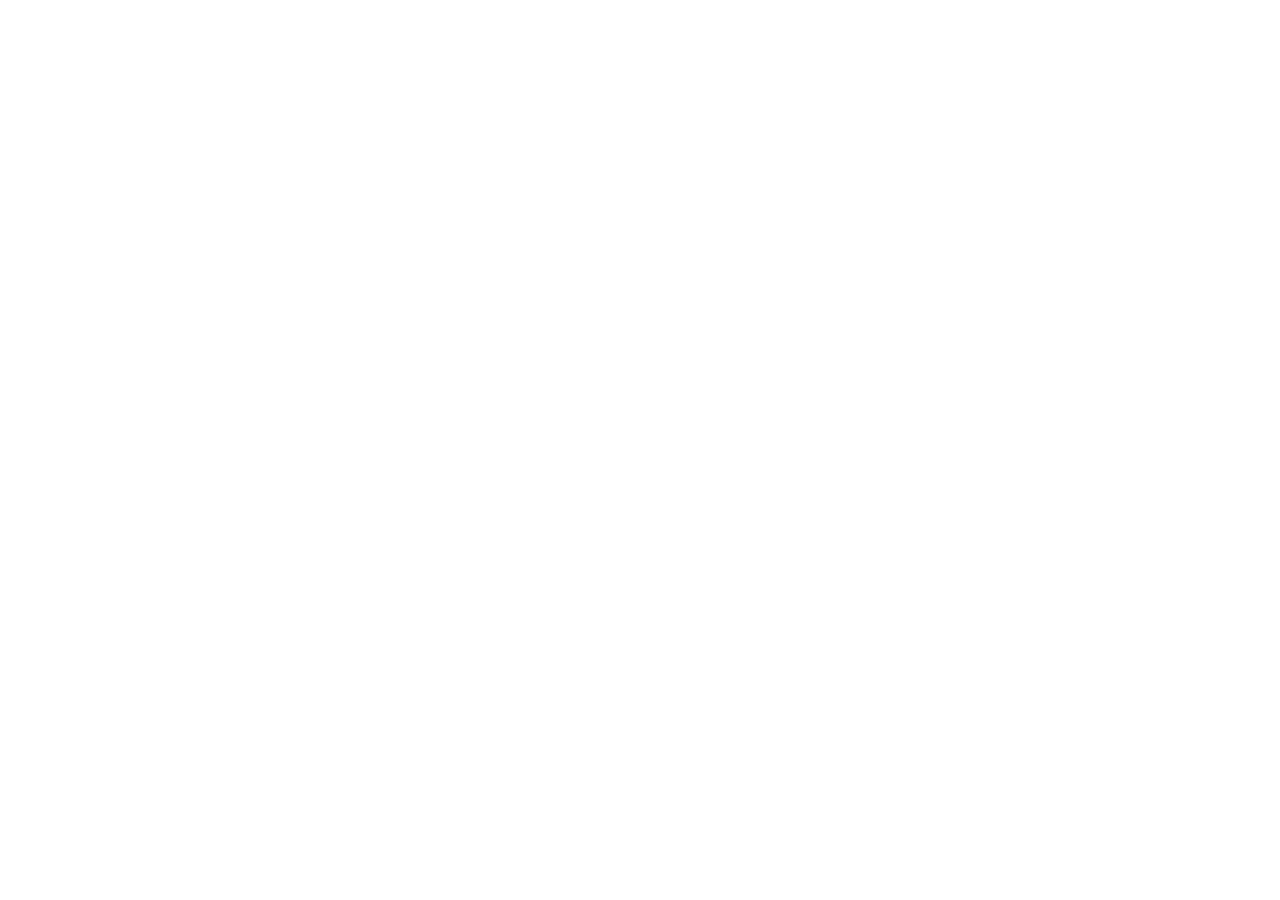
==== quantblitz/index.html @ e3435c6d "Add /quantblitz/: forwards to quant blitz on the App Store (ad landing link) Co-Authored-By: Claude " ====
<!doctype html>
<html lang="en-GB">
  <head>
    <meta charset="utf-8" />
    <meta name="viewport" content="width=device-width, initial-scale=1" />
    <title>quant blitz on the App Store</title>
    <meta name="description" content="quant blitz: interview prep for trading and quant dev roles. Free on the App Store." />
    <meta name="robots" content="noindex" />
    <link rel="icon" href="../favicon.svg" type="image/svg+xml" />
    <link rel="icon" href="../favicon.png" type="image/png" sizes="32x32" />
    <link rel="apple-touch-icon" href="../apple-touch-icon.png" />
    <meta name="theme-color" content="#0b0b0e" media="(prefers-color-scheme: dark)" />
    <meta name="theme-color" content="#fafaf8" media="(prefers-color-scheme: light)" />
    <!-- The ads link here: Meta only accepts App Store links in app-install campaigns, which need its SDK in the app. -->
    <meta http-equiv="refresh" content="1; url=https://apps.apple.com/app/id6820223409" />
    <link rel="preload" href="../fonts/space-grotesk-700.woff2" as="font" type="font/woff2" crossorigin />
    <link rel="stylesheet" href="../styles.css" />
    <script>
      location.replace('https://apps.apple.com/app/id6820223409');
    </script>
  </head>
  <body>
    <main>
      <a class="app" href="https://apps.apple.com/app/id6820223409">
        <img src="../img/quant-blitz.png" alt="" width="64" height="64" />
        <span class="app-text">
          <span class="app-name">quant blitz</span>
          <span class="app-tagline">Interview prep for trading and quant dev roles</span>
          <span class="app-store">Free on the App Store ↗</span>
        </span>
      </a>
    </main>
    <footer>
      <p>© 2026 Velori Labs Ltd · Registered in England and Wales · Company number 17529890</p>
    </footer>
  </body>
</html>
---- styles.css ----
@font-face {
  font-family: 'Space Grotesk';
  src: url('fonts/space-grotesk-700.woff2') format('woff2');
  font-weight: 700;
  font-display: swap;
}
@font-face {
  font-family: 'Inter';
  src: url('fonts/inter-400.woff2') format('woff2');
  font-weight: 400;
  font-display: swap;
}

:root {
  color-scheme: light dark;
  --bg: #fafaf8;
  --text: #111113;
  --muted: #6b6c73;
  --line: #e3e3df;
  --card: #ffffff;
}

@media (prefers-color-scheme: dark) {
  :root {
    --bg: #0b0b0e;
    --text: #ededf0;
    --muted: #8e8e97;
    --line: #24242b;
    --card: #131317;
  }
}

html {
  -webkit-text-size-adjust: 100%;
}

body {
  margin: 0;
  min-height: 100vh;
  min-height: 100svh;
  display: flex;
  flex-direction: column;
  background: var(--bg);
  color: var(--text);
  font: 400 14px/1.6 'Inter', system-ui, -apple-system, 'Segoe UI', sans-serif;
  -webkit-font-smoothing: antialiased;
}

main {
  flex: 1;
  display: flex;
  flex-direction: column;
  align-items: center;
  justify-content: center;
  gap: 20px;
  padding: 48px 24px;
}

main img {
  border-radius: 13px;
}

h1 {
  margin: 0;
  font: 700 clamp(32px, 6vw, 44px) / 1.1 'Space Grotesk', 'Inter', sans-serif;
  letter-spacing: -0.03em;
}

footer {
  padding: 24px;
  text-align: center;
  color: var(--muted);
}

footer p {
  margin: 0;
}

a {
  color: inherit;
}

.lede {
  margin: -8px 0 4px;
  color: var(--muted);
  font-size: 16px;
}

.app {
  display: flex;
  align-items: center;
  gap: 16px;
  box-sizing: border-box;
  width: 100%;
  max-width: 400px;
  padding: 14px 18px 14px 14px;
  border: 1px solid var(--line);
  border-radius: 20px;
  background: var(--card);
  text-decoration: none;
  transition: border-color 150ms ease;
}

.app:hover {
  border-color: var(--muted);
}

.app:focus-visible {
  outline: 2px solid var(--text);
  outline-offset: 3px;
}

main .app img {
  flex: none;
  border-radius: 14px;
}

.app-text {
  display: flex;
  flex-direction: column;
  min-width: 0;
}

.app-name {
  font: 700 17px/1.3 'Space Grotesk', 'Inter', sans-serif;
  letter-spacing: -0.01em;
}

.app-tagline {
  color: var(--muted);
  line-height: 1.45;
}

.app-store {
  margin-top: 4px;
  color: var(--muted);
  font-size: 13px;
}

.contact {
  margin: 0;
}

.contact a {
  color: var(--muted);
  text-decoration: none;
}

.contact a:hover {
  color: var(--text);
  text-decoration: underline;
}
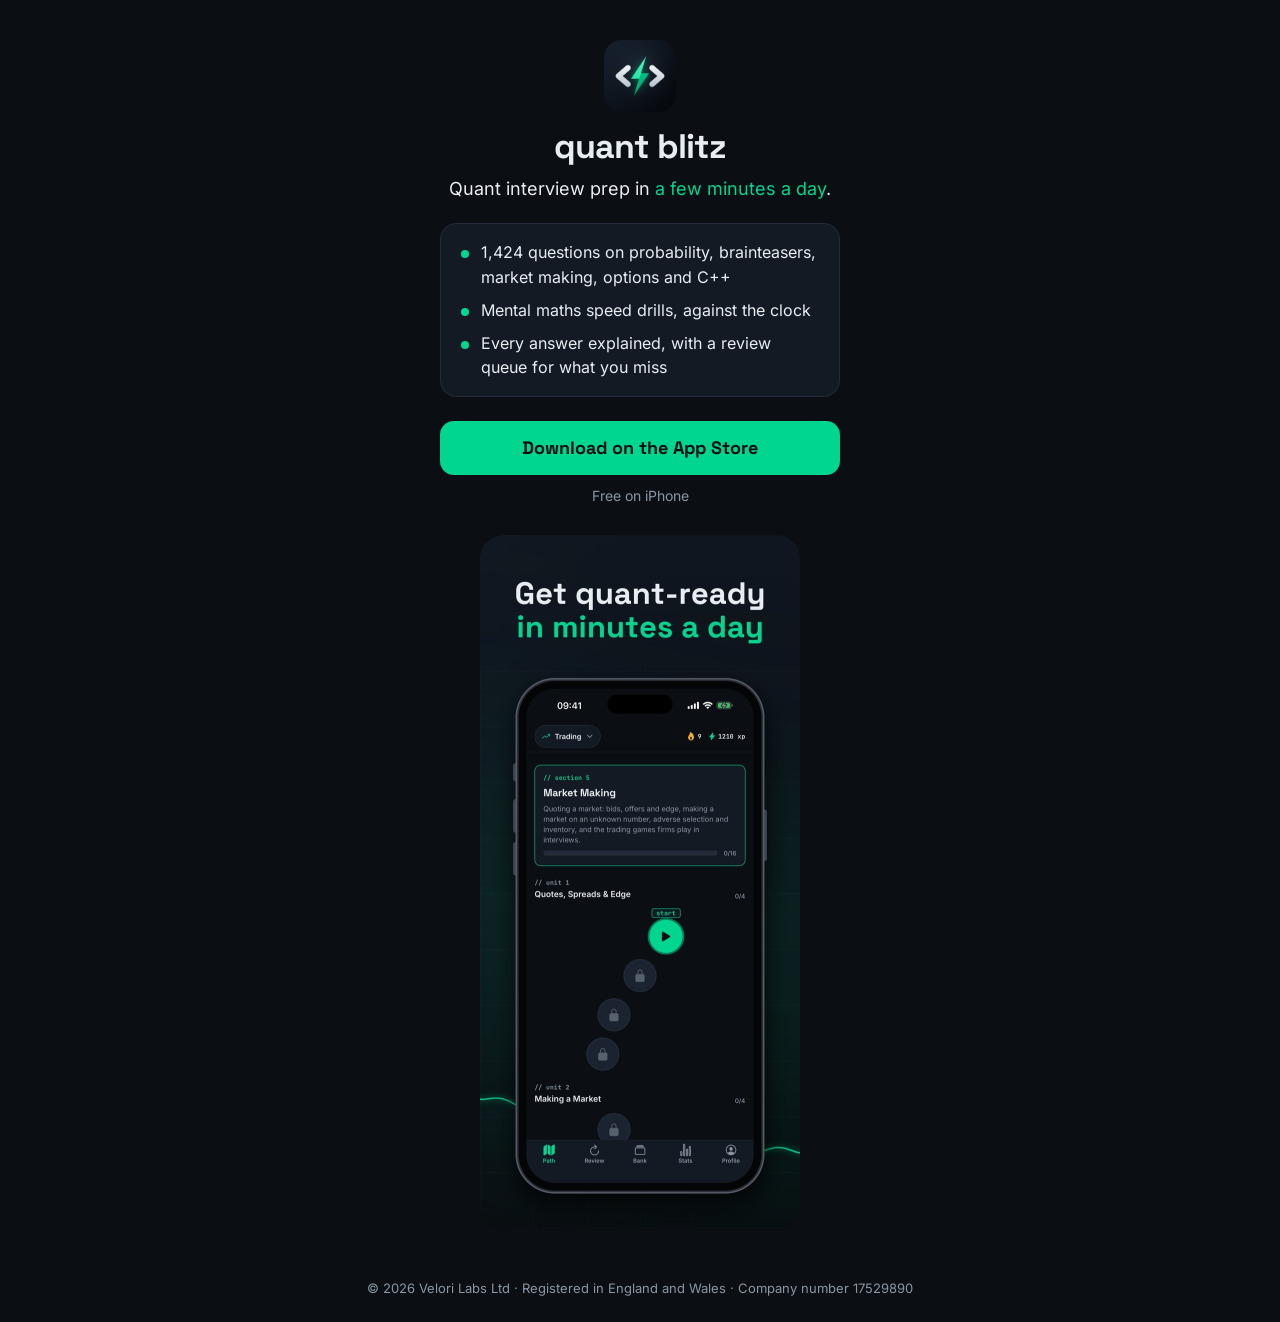
==== commit e3f51d68: "Make /quantblitz/ a landing page for the ads instead of a forward Meta refuses ads whose link forwar" ====
--- a/quantblitz/index.html
+++ b/quantblitz/index.html
@@ -2,33 +2,167 @@
 <html lang="en-GB">
   <head>
     <meta charset="utf-8" />
-    <meta name="viewport" content="width=device-width, initial-scale=1" />
-    <title>quant blitz on the App Store</title>
-    <meta name="description" content="quant blitz: interview prep for trading and quant dev roles. Free on the App Store." />
-    <meta name="robots" content="noindex" />
+    <meta name="viewport" content="width=device-width, initial-scale=1, viewport-fit=cover" />
+    <title>quant blitz: quant interview prep</title>
+    <meta
+      name="description"
+      content="Quant interview prep in a few minutes a day: probability, mental maths, brainteasers, market making, options and C++, every answer explained. Free on the App Store."
+    />
+    <link rel="canonical" href="https://velorilabs.co.uk/quantblitz/" />
     <link rel="icon" href="../favicon.svg" type="image/svg+xml" />
     <link rel="icon" href="../favicon.png" type="image/png" sizes="32x32" />
     <link rel="apple-touch-icon" href="../apple-touch-icon.png" />
-    <meta name="theme-color" content="#0b0b0e" media="(prefers-color-scheme: dark)" />
-    <meta name="theme-color" content="#fafaf8" media="(prefers-color-scheme: light)" />
-    <!-- The ads link here: Meta only accepts App Store links in app-install campaigns, which need its SDK in the app. -->
-    <meta http-equiv="refresh" content="1; url=https://apps.apple.com/app/id6820223409" />
+    <meta name="theme-color" content="#0b0f14" />
+    <meta name="apple-itunes-app" content="app-id=6820223409" />
+    <meta property="og:type" content="website" />
+    <meta property="og:title" content="quant blitz: quant interview prep" />
+    <meta property="og:url" content="https://velorilabs.co.uk/quantblitz/" />
+    <meta property="og:image" content="https://velorilabs.co.uk/img/quant-blitz-path.jpg" />
     <link rel="preload" href="../fonts/space-grotesk-700.woff2" as="font" type="font/woff2" crossorigin />
-    <link rel="stylesheet" href="../styles.css" />
-    <script>
-      location.replace('https://apps.apple.com/app/id6820223409');
-    </script>
+    <style>
+      @font-face {
+        font-family: 'Space Grotesk';
+        src: url('../fonts/space-grotesk-700.woff2') format('woff2');
+        font-weight: 700;
+        font-display: swap;
+      }
+      @font-face {
+        font-family: 'Inter';
+        src: url('../fonts/inter-400.woff2') format('woff2');
+        font-weight: 400;
+        font-display: swap;
+      }
+      /* The app's dark theme (src/theme/colors.ts in quant blitz). */
+      :root {
+        color-scheme: dark;
+        --bg: #0b0f14;
+        --surface: #141a23;
+        --line: #232c38;
+        --text: #e8edf2;
+        --muted: #8a96a3;
+        --accent: #00d68f;
+        --on-accent: #0b0f14;
+      }
+      html {
+        -webkit-text-size-adjust: 100%;
+      }
+      body {
+        margin: 0;
+        background: var(--bg);
+        color: var(--text);
+        font: 400 16px/1.55 'Inter', system-ui, -apple-system, sans-serif;
+        -webkit-font-smoothing: antialiased;
+      }
+      main {
+        box-sizing: border-box;
+        max-width: 440px;
+        margin: 0 auto;
+        padding: max(40px, env(safe-area-inset-top)) 20px 24px;
+        text-align: center;
+      }
+      .icon {
+        display: block;
+        margin: 0 auto 16px;
+        border-radius: 18px;
+      }
+      h1 {
+        margin: 0;
+        font: 700 34px/1.1 'Space Grotesk', 'Inter', sans-serif;
+        letter-spacing: -0.03em;
+      }
+      .lede {
+        margin: 10px 0 20px;
+        font-size: 18px;
+        text-wrap: balance;
+      }
+      .lede strong {
+        color: var(--accent);
+        font-weight: 400;
+      }
+      ul {
+        margin: 0 0 24px;
+        padding: 16px 18px;
+        border: 1px solid var(--line);
+        border-radius: 16px;
+        background: var(--surface);
+        list-style: none;
+        text-align: left;
+      }
+      li {
+        position: relative;
+        padding-left: 22px;
+        color: var(--text);
+      }
+      li + li {
+        margin-top: 8px;
+      }
+      li::before {
+        content: '';
+        position: absolute;
+        left: 2px;
+        top: 0.62em;
+        width: 8px;
+        height: 8px;
+        border-radius: 50%;
+        background: var(--accent);
+      }
+      .download {
+        display: block;
+        padding: 16px 20px;
+        border-radius: 14px;
+        background: var(--accent);
+        color: var(--on-accent);
+        font: 700 18px/1.2 'Space Grotesk', 'Inter', sans-serif;
+        text-decoration: none;
+      }
+      .download:focus-visible {
+        outline: 2px solid var(--text);
+        outline-offset: 3px;
+      }
+      .note {
+        margin: 10px 0 28px;
+        color: var(--muted);
+        font-size: 14px;
+      }
+      .shot {
+        display: block;
+        width: 100%;
+        max-width: 320px;
+        height: auto;
+        margin: 0 auto;
+        border-radius: 24px;
+      }
+      footer {
+        padding: 24px 20px max(24px, env(safe-area-inset-bottom));
+        color: var(--muted);
+        font-size: 13px;
+        text-align: center;
+      }
+      footer p {
+        margin: 0;
+      }
+    </style>
   </head>
   <body>
     <main>
-      <a class="app" href="https://apps.apple.com/app/id6820223409">
-        <img src="../img/quant-blitz.png" alt="" width="64" height="64" />
-        <span class="app-text">
-          <span class="app-name">quant blitz</span>
-          <span class="app-tagline">Interview prep for trading and quant dev roles</span>
-          <span class="app-store">Free on the App Store ↗</span>
-        </span>
-      </a>
+      <img class="icon" src="../img/quant-blitz.png" alt="" width="72" height="72" />
+      <h1>quant blitz</h1>
+      <p class="lede">Quant interview prep in <strong>a few minutes a day</strong>.</p>
+      <ul>
+        <li>1,424 questions on probability, brainteasers, market making, options and C++</li>
+        <li>Mental maths speed drills, against the clock</li>
+        <li>Every answer explained, with a review queue for what you miss</li>
+      </ul>
+      <a class="download" href="https://apps.apple.com/app/id6820223409">Download on the App Store</a>
+      <p class="note">Free on iPhone</p>
+      <img
+        class="shot"
+        src="../img/quant-blitz-path.jpg"
+        alt="The quant blitz app showing the Trading track's Market Making section"
+        width="640"
+        height="1390"
+        loading="lazy"
+      />
     </main>
     <footer>
       <p>© 2026 Velori Labs Ltd · Registered in England and Wales · Company number 17529890</p>
